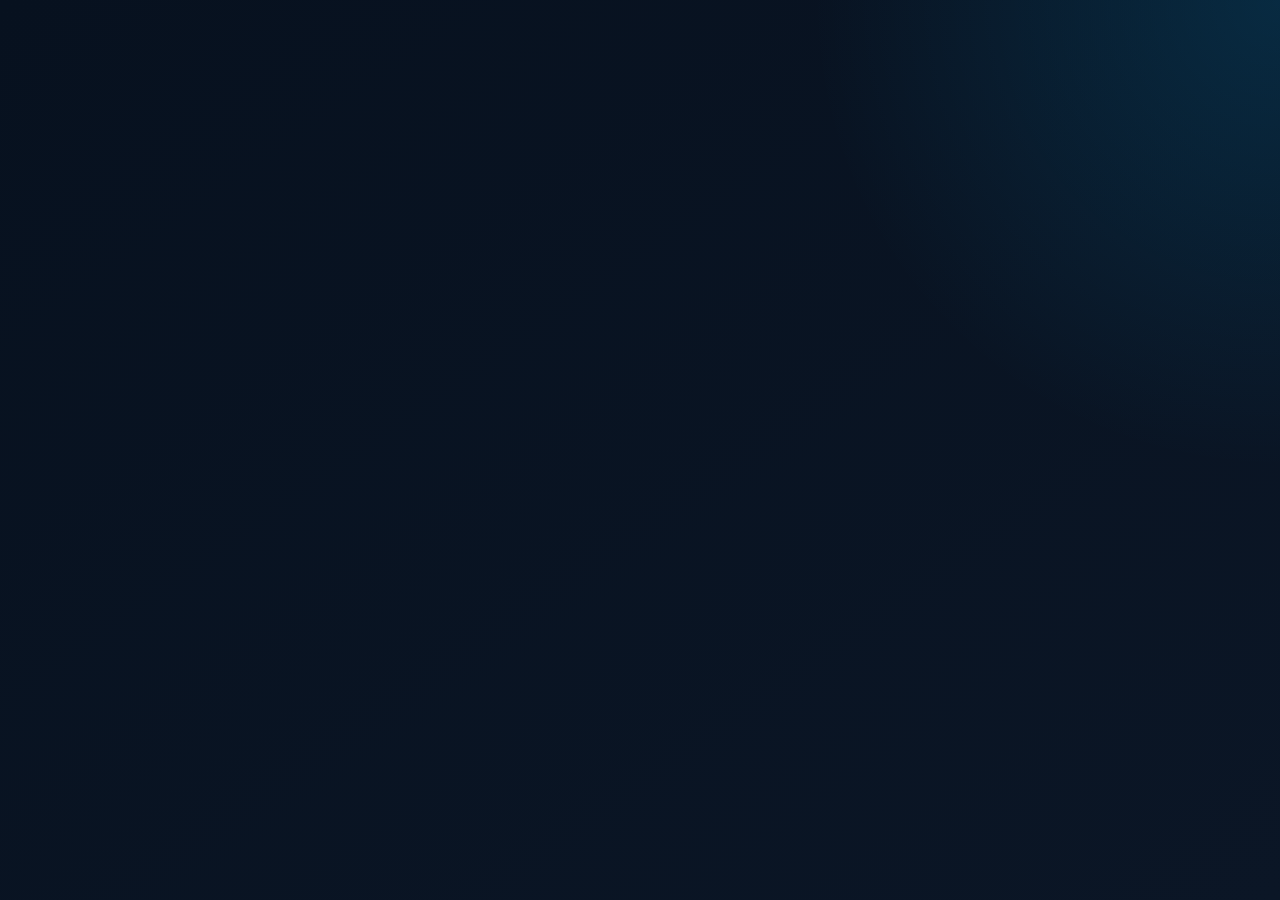
==== Cadastro.html @ fdf92c75 "Add Cadastro.html for account creation page" ====
<!DOCTYPE html>
<html lang="pt-BR">
<head>
<meta charset="UTF-8">
<meta name="viewport" content="width=device-width, initial-scale=1.0">

<title>Criar Conta | Hardware News Pro</title>

<style>

:root{
  --bg:#07111f;
  --bg2:#0b1626;
  --card:#101d30;
  --blue:#00b7ff;
  --blue2:#63d5ff;
  --text:#f5f8fc;
  --muted:#a5b3c5;
  --border:#20334c;
  --danger:#ff5c70;
  --success:#2ee59d;
}

*{
  box-sizing:border-box;
}

html{
  scroll-behavior:smooth;
}

body{
  margin:0;
  min-height:100vh;
  font-family:Arial,Helvetica,sans-serif;
  background:
    radial-gradient(circle at top right,rgba(0,183,255,.14),transparent 30%),
    linear-gradient(145deg,var(--bg),var(--bg2));
  color:var(--text);
}

a{
  color:inherit;
  text-decoration:none;
}

.container{
  width:min(1150px,92%);
  margin:auto;
}

/* HEADER */

header{
  position:sticky;
  top:0;
  z-index:100;
  background:rgba(7,17,31,.95);
  backdrop-filter:blur(15px);
  border-bottom:1px solid var(--border);
}

nav{
  height:70px;
  display:flex;
  align-items:center;
  justify-content:space-between;
  gap:20px;
}

.logo{
  font-size:20px;
  font-weight:900;
  letter-spacing:.3px;
}

.logo span{
  color:var(--blue);
}

.nav-links{
  display:flex;
  gap:22px;
}

.nav-links a{
  color:var(--muted);
  font-size:14px;
}

.nav-links a:hover{
  color:var(--blue);
}

.btn{
  display:inline-flex;
  align-items:center;
  justify-content:center;
  min-height:46px;
  padding:0 20px;
  border-radius:10px;
  border:none;
  cursor:pointer;
  font-weight:800;
  transition:.2s;
  background:linear-gradient(135deg,var(--blue2),var(--blue));
  color:#03111c;
}

.btn:hover{
  transform:translateY(-2px);
}

.btn-outline{
  background:transparent;
  color:white;
  border:1px solid var(--border);
}

/* CADASTRO */

.signup-section{
  min-height:calc(100vh - 70px);
  display:flex;
  align-items:center;
  padding:55px 0;
}

.signup-grid{
  display:grid;
  grid-template-columns:1fr 1fr;
  gap:50px;
  align-items:center;
}

.badge{
  display:inline-block;
  padding:8px 13px;
  border-radius:30px;
  border:1px solid rgba(0,183,255,.35);
  background:rgba(0,183,255,.08);
  color:var(--blue2);
  font-size:11px;
  font-weight:800;
  letter-spacing:.5px;
}

.signup-info h1{
  font-size:clamp(42px,6vw,68px);
  line-height:.98;
  margin:20px 0;
  letter-spacing:-2px;
}

.signup-info h1 span{
  color:
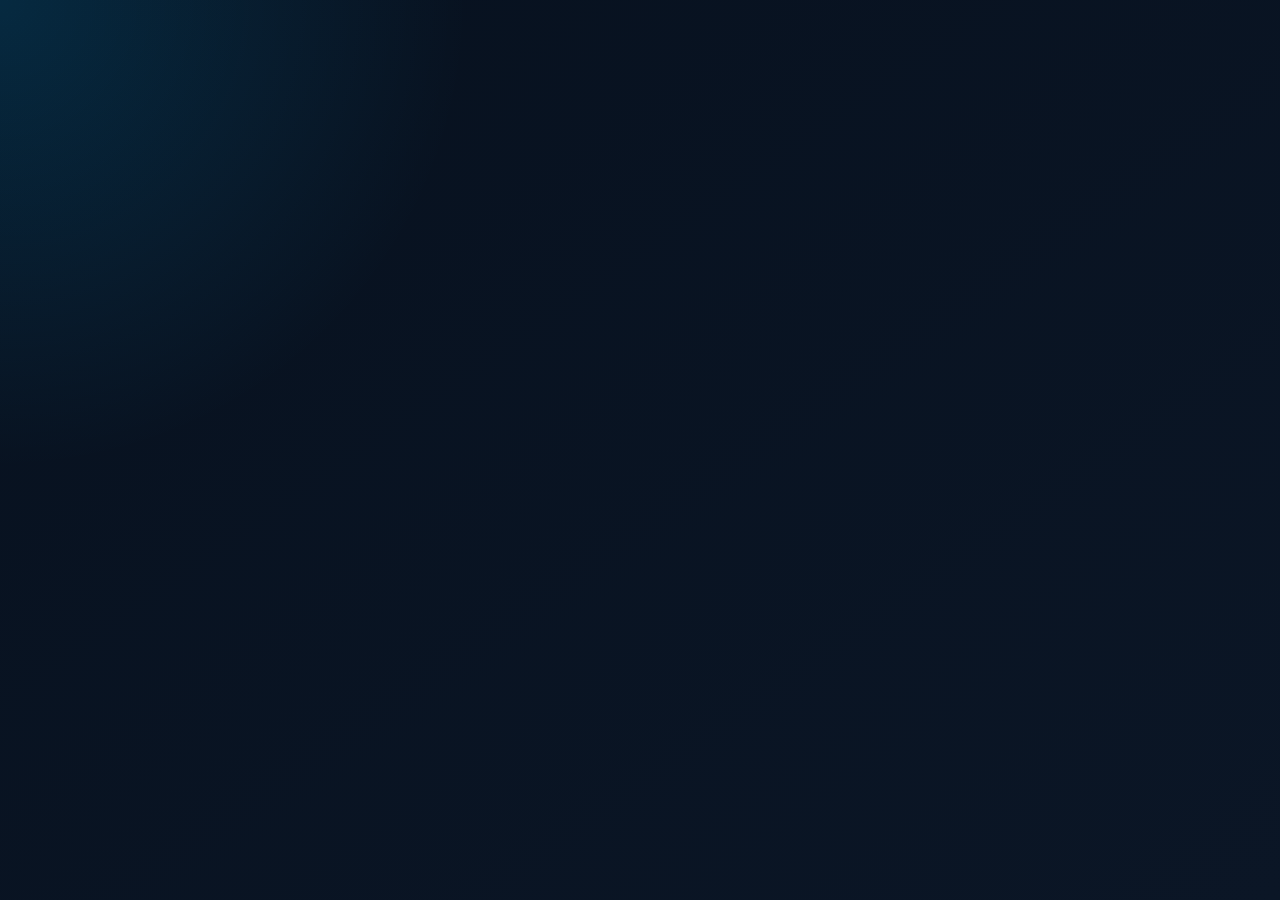
==== commit de04f3dc: "Refactor CSS styles in Cadastro.html Removed unused CSS styles and adjusted layout properties for be" ====
--- a/Cadastro.html
+++ b/Cadastro.html
@@ -17,16 +17,10 @@
   --text:#f5f8fc;
   --muted:#a5b3c5;
   --border:#20334c;
-  --danger:#ff5c70;
-  --success:#2ee59d;
 }
 
 *{
   box-sizing:border-box;
-}
-
-html{
-  scroll-behavior:smooth;
 }
 
 body{
@@ -34,123 +28,104 @@
   min-height:100vh;
   font-family:Arial,Helvetica,sans-serif;
   background:
-    radial-gradient(circle at top right,rgba(0,183,255,.14),transparent 30%),
+    radial-gradient(circle at top left,rgba(0,183,255,.15),transparent 30%),
     linear-gradient(145deg,var(--bg),var(--bg2));
   color:var(--text);
 }
 
 a{
+  text-decoration:none;
   color:inherit;
-  text-decoration:none;
 }
 
-.container{
-  width:min(1150px,92%);
-  margin:auto;
-}
-
-/* HEADER */
-
 header{
-  position:sticky;
-  top:0;
-  z-index:100;
+  border-bottom:1px solid var(--border);
   background:rgba(7,17,31,.95);
-  backdrop-filter:blur(15px);
-  border-bottom:1px solid var(--border);
 }
 
 nav{
+  width:min(1100px,92%);
   height:70px;
+  margin:auto;
   display:flex;
   align-items:center;
   justify-content:space-between;
-  gap:20px;
 }
 
 .logo{
   font-size:20px;
   font-weight:900;
-  letter-spacing:.3px;
 }
 
 .logo span{
   color:var(--blue);
 }
 
-.nav-links{
-  display:flex;
-  gap:22px;
+.back{
+  padding:10px 16px;
+  border-radius:10px;
+  border:1px solid var(--border);
+  color:white;
 }
 
-.nav-links a{
-  color:var(--muted);
-  font-size:14px;
+.back:hover{
+  border-color:var(--blue);
 }
 
-.nav-links a:hover{
-  color:var(--blue);
-}
-
-.btn{
-  display:inline-flex;
-  align-items:center;
-  justify-content:center;
-  min-height:46px;
-  padding:0 20px;
-  border-radius:10px;
-  border:none;
-  cursor:pointer;
-  font-weight:800;
-  transition:.2s;
-  background:linear-gradient(135deg,var(--blue2),var(--blue));
-  color:#03111c;
-}
-
-.btn:hover{
-  transform:translateY(-2px);
-}
-
-.btn-outline{
-  background:transparent;
-  color:white;
-  border:1px solid var(--border);
-}
-
-/* CADASTRO */
-
-.signup-section{
+.main{
   min-height:calc(100vh - 70px);
   display:flex;
   align-items:center;
-  padding:55px 0;
+  justify-content:center;
+  padding:40px 15px;
 }
 
-.signup-grid{
-  display:grid;
-  grid-template-columns:1fr 1fr;
-  gap:50px;
+.card{
+  width:100%;
+  max-width:500px;
+  padding:35px;
+  border-radius:24px;
+  background:rgba(16,29,48,.95);
+  border:1px solid var(--border);
+  box-shadow:0 20px 70px rgba(0,0,0,.3);
+}
+
+.icon{
+  width:60px;
+  height:60px;
+  display:flex;
   align-items:center;
+  justify-content:center;
+  font-size:28px;
+  border-radius:18px;
+  background:rgba(0,183,255,.12);
+  margin-bottom:20px;
 }
 
 .badge{
   display:inline-block;
-  padding:8px 13px;
-  border-radius:30px;
-  border:1px solid rgba(0,183,255,.35);
-  background:rgba(0,183,255,.08);
+  padding:7px 12px;
+  border-radius:20px;
+  background:rgba(0,183,255,.1);
+  border:1px solid rgba(0,183,255,.25);
   color:var(--blue2);
   font-size:11px;
-  font-weight:800;
-  letter-spacing:.5px;
+  font-weight:bold;
 }
 
-.signup-info h1{
-  font-size:clamp(42px,6vw,68px);
-  line-height:.98;
-  margin:20px 0;
-  letter-spacing:-2px;
+h1{
+  margin:15px 0 10px;
+  font-size:32px;
 }
 
-.signup-info h1 span{
-  color:
+.description{
+  color:var(--muted);
+  line-height:1.6;
+}
+
+form{
+  margin-top:25px;
+}
+
+.group{
+  margin-bottom:
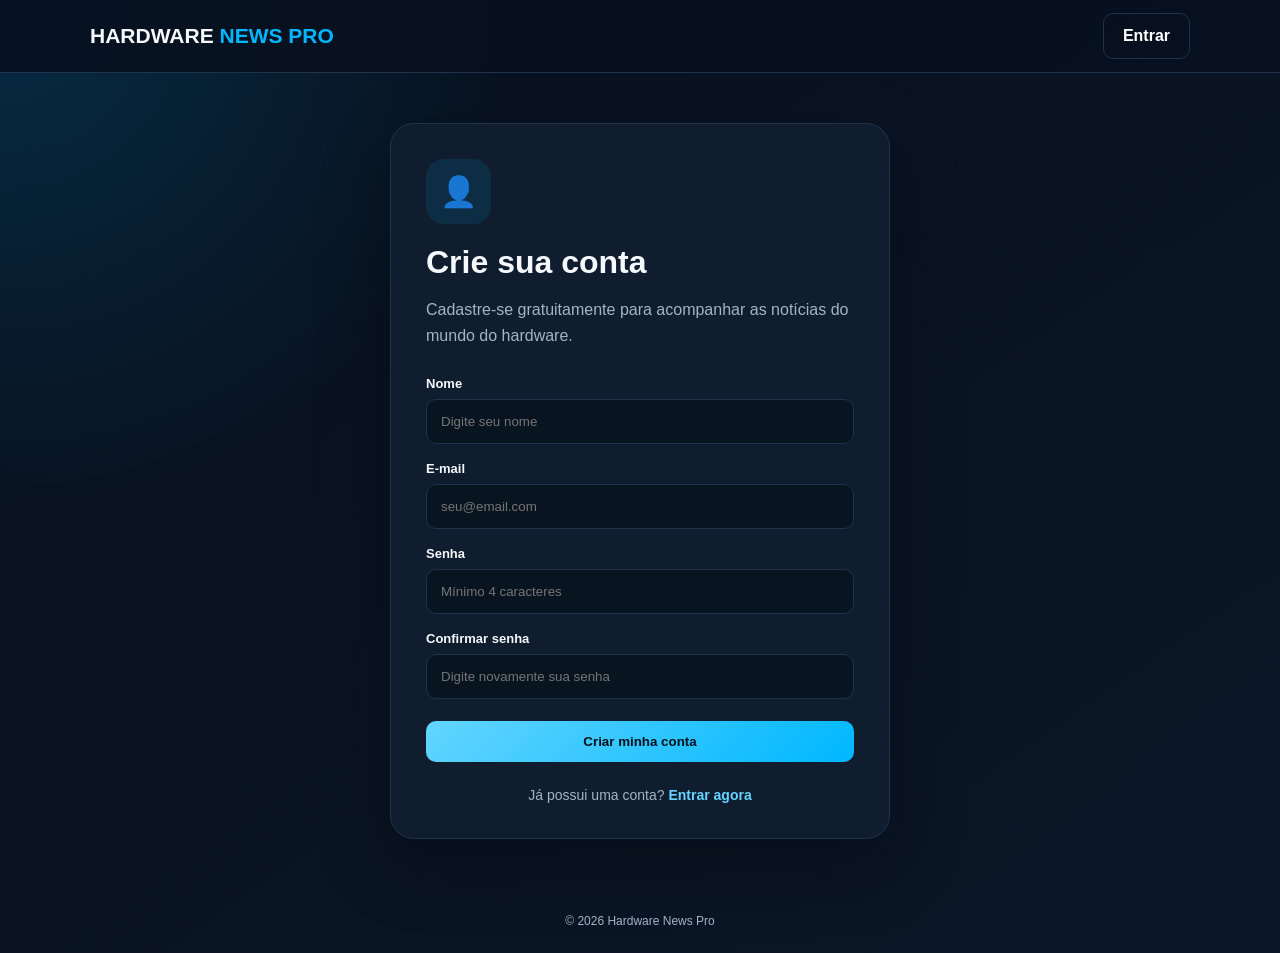
==== commit 4da32963: "Update Cadastro.html" ====
--- a/Cadastro.html
+++ b/Cadastro.html
@@ -4,10 +4,9 @@
 <meta charset="UTF-8">
 <meta name="viewport" content="width=device-width, initial-scale=1.0">
 
-<title>Criar Conta | Hardware News Pro</title>
+<title>Cadastro | Hardware News Pro</title>
 
 <style>
-
 :root{
   --bg:#07111f;
   --bg2:#0b1626;
@@ -17,35 +16,37 @@
   --text:#f5f8fc;
   --muted:#a5b3c5;
   --border:#20334c;
-}
-
-*{
-  box-sizing:border-box;
-}
+  --green:#25D366;
+  --red:#ff5d6c;
+}
+
+*{box-sizing:border-box}
 
 body{
   margin:0;
   min-height:100vh;
   font-family:Arial,Helvetica,sans-serif;
+  color:var(--text);
   background:
-    radial-gradient(circle at top left,rgba(0,183,255,.15),transparent 30%),
+    radial-gradient(circle at top left,rgba(0,183,255,.16),transparent 32%),
     linear-gradient(145deg,var(--bg),var(--bg2));
-  color:var(--text);
+  display:flex;
+  flex-direction:column;
 }
 
 a{
+  color:inherit;
   text-decoration:none;
-  color:inherit;
 }
 
 header{
   border-bottom:1px solid var(--border);
-  background:rgba(7,17,31,.95);
+  background:rgba(7,17,31,.92);
 }
 
 nav{
   width:min(1100px,92%);
-  height:70px;
+  min-height:72px;
   margin:auto;
   display:flex;
   align-items:center;
@@ -53,7 +54,7 @@
 }
 
 .logo{
-  font-size:20px;
+  font-size:21px;
   font-weight:900;
 }
 
@@ -61,71 +62,425 @@
   color:var(--blue);
 }
 
-.back{
-  padding:10px 16px;
+.btn{
+  border:none;
+  padding:13px 19px;
   border-radius:10px;
+  cursor:pointer;
+  font-weight:800;
+  background:linear-gradient(135deg,var(--blue2),var(--blue));
+  color:#03111c;
+}
+
+.btn:hover{
+  transform:translateY(-2px);
+}
+
+.btn-outline{
+  background:transparent;
+  color:white;
   border:1px solid var(--border);
-  color:white;
-}
-
-.back:hover{
-  border-color:var(--blue);
-}
-
-.main{
-  min-height:calc(100vh - 70px);
+}
+
+main{
+  flex:1;
   display:flex;
+  justify-content:center;
   align-items:center;
-  justify-content:center;
-  padding:40px 15px;
+  padding:50px 20px;
 }
 
 .card{
   width:100%;
   max-width:500px;
   padding:35px;
+  border:1px solid var(--border);
   border-radius:24px;
-  background:rgba(16,29,48,.95);
-  border:1px solid var(--border);
-  box-shadow:0 20px 70px rgba(0,0,0,.3);
+  background:rgba(16,29,48,.97);
+  box-shadow:0 25px 70px rgba(0,0,0,.3);
 }
 
 .icon{
-  width:60px;
-  height:60px;
+  width:65px;
+  height:65px;
   display:flex;
   align-items:center;
   justify-content:center;
-  font-size:28px;
+  font-size:30px;
   border-radius:18px;
-  background:rgba(0,183,255,.12);
-  margin-bottom:20px;
-}
-
-.badge{
-  display:inline-block;
-  padding:7px 12px;
-  border-radius:20px;
   background:rgba(0,183,255,.1);
-  border:1px solid rgba(0,183,255,.25);
-  color:var(--blue2);
-  font-size:11px;
-  font-weight:bold;
 }
 
 h1{
-  margin:15px 0 10px;
+  margin:20px 0 10px;
   font-size:32px;
 }
 
 .description{
+  margin-bottom:28px;
   color:var(--muted);
   line-height:1.6;
 }
 
-form{
+.group{
+  margin-bottom:17px;
+}
+
+label{
+  display:block;
+  margin-bottom:8px;
+  font-size:13px;
+  font-weight:bold;
+}
+
+input{
+  width:100%;
+  padding:14px;
+  border-radius:10px;
+  border:1px solid var(--border);
+  background:#091421;
+  color:white;
+  outline:none;
+}
+
+input:focus{
+  border-color:var(--blue);
+}
+
+.message{
+  display:none;
+  margin-bottom:18px;
+  padding:13px;
+  border-radius:10px;
+  font-size:13px;
+}
+
+.message.show{
+  display:block;
+}
+
+.message.error{
+  color:#ffabb4;
+  background:rgba(255,93,108,.1);
+  border:1px solid rgba(255,93,108,.3);
+}
+
+.message.success{
+  color:#8dffc0;
+  background:rgba(37,211,102,.1);
+  border:1px solid rgba(37,211,102,.3);
+}
+
+.submit{
+  width:100%;
+  margin-top:5px;
+}
+
+.bottom{
   margin-top:25px;
-}
-
-.group{
-  margin-bottom:
+  text-align:center;
+  color:var(--muted);
+  font-size:14px;
+}
+
+.bottom a{
+  color:var(--blue2);
+  font-weight:bold;
+}
+
+footer{
+  padding:25px;
+  text-align:center;
+  color:var(--muted);
+  font-size:12px;
+}
+
+@media(max-width:600px){
+
+  nav{
+    min-height:65px;
+  }
+
+  .card{
+    padding:25px 20px;
+  }
+
+  h1{
+    font-size:28px;
+  }
+}
+</style>
+</head>
+
+<body>
+
+<header>
+  <nav>
+    <a href="index.html" class="logo">
+      HARDWARE <span>NEWS PRO</span>
+    </a>
+
+    <a href="login.html" class="btn btn-outline">
+      Entrar
+    </a>
+  </nav>
+</header>
+
+<main>
+
+<section class="card">
+
+  <div class="icon">👤</div>
+
+  <h1>Crie sua conta</h1>
+
+  <p class="description">
+    Cadastre-se gratuitamente para acompanhar as notícias do mundo do hardware.
+  </p>
+
+  <div id="message" class="message"></div>
+
+  <form id="cadastroForm">
+
+    <div class="group">
+      <label for="nome">Nome</label>
+
+      <input
+        type="text"
+        id="nome"
+        placeholder="Digite seu nome"
+        required
+        minlength="2"
+      >
+    </div>
+
+    <div class="group">
+      <label for="email">E-mail</label>
+
+      <input
+        type="email"
+        id="email"
+        placeholder="seu@email.com"
+        required
+      >
+    </div>
+
+    <div class="group">
+      <label for="senha">Senha</label>
+
+      <input
+        type="password"
+        id="senha"
+        placeholder="Mínimo 4 caracteres"
+        required
+        minlength="4"
+      >
+    </div>
+
+    <div class="group">
+      <label for="confirmarSenha">Confirmar senha</label>
+
+      <input
+        type="password"
+        id="confirmarSenha"
+        placeholder="Digite novamente sua senha"
+        required
+        minlength="4"
+      >
+    </div>
+
+    <button type="submit" class="btn submit">
+      Criar minha conta
+    </button>
+
+  </form>
+
+  <div class="bottom">
+    Já possui uma conta?
+    <a href="login.html">Entrar agora</a>
+  </div>
+
+</section>
+
+</main>
+
+<footer>
+  © 2026 Hardware News Pro
+</footer>
+
+<script>
+
+const STORAGE_USERS = "hardwareNewsUsuarios";
+const STORAGE_LOGGED = "hardwareNewsUsuarioLogado";
+
+function obterUsuarios(){
+
+  try{
+
+    const dados = localStorage.getItem(STORAGE_USERS);
+
+    if(!dados){
+      return [];
+    }
+
+    const usuarios = JSON.parse(dados);
+
+    return Array.isArray(usuarios) ? usuarios : [];
+
+  }catch(error){
+
+    console.error("Erro ao carregar usuários:", error);
+
+    return [];
+  }
+}
+
+function salvarUsuarios(usuarios){
+
+  localStorage.setItem(
+    STORAGE_USERS,
+    JSON.stringify(usuarios)
+  );
+}
+
+function mostrarMensagem(texto, tipo){
+
+  const mensagem = document.getElementById("message");
+
+  mensagem.textContent = texto;
+
+  mensagem.className =
+    "message show " + tipo;
+}
+
+document
+  .getElementById("cadastroForm")
+  .addEventListener("submit", function(event){
+
+    event.preventDefault();
+
+    const nome =
+      document.getElementById("nome")
+      .value
+      .trim();
+
+    const email =
+      document.getElementById("email")
+      .value
+      .trim()
+      .toLowerCase();
+
+    const senha =
+      document.getElementById("senha")
+      .value;
+
+    const confirmarSenha =
+      document.getElementById("confirmarSenha")
+      .value;
+
+    if(nome.length < 2){
+
+      mostrarMensagem(
+        "Digite um nome válido.",
+        "error"
+      );
+
+      return;
+    }
+
+    if(senha.length < 4){
+
+      mostrarMensagem(
+        "A senha deve possuir pelo menos 4 caracteres.",
+        "error"
+      );
+
+      return;
+    }
+
+    if(senha !== confirmarSenha){
+
+      mostrarMensagem(
+        "As senhas não são iguais.",
+        "error"
+      );
+
+      return;
+    }
+
+    const usuarios = obterUsuarios();
+
+    const emailExiste =
+      usuarios.some(function(usuario){
+
+        return usuario.email === email;
+
+      });
+
+    if(emailExiste){
+
+      mostrarMensagem(
+        "Este e-mail já está cadastrado. Faça login.",
+        "error"
+      );
+
+      return;
+    }
+
+    const novoUsuario = {
+
+      id: "user-" + Date.now(),
+
+      nome: nome,
+
+      email: email,
+
+      senha: senha,
+
+      premium: false,
+
+      createdAt:
+        new Date().toLocaleDateString("pt-BR")
+
+    };
+
+    usuarios.push(novoUsuario);
+
+    salvarUsuarios(usuarios);
+
+    /* Criar sessão automaticamente */
+
+    const usuarioLogado = {
+
+      id: novoUsuario.id,
+
+      nome: novoUsuario.nome,
+
+      email: novoUsuario.email,
+
+      premium: novoUsuario.premium
+
+    };
+
+    localStorage.setItem(
+      STORAGE_LOGGED,
+      JSON.stringify(usuarioLogado)
+    );
+
+    mostrarMensagem(
+      "Conta criada com sucesso! Redirecionando...",
+      "success"
+    );
+
+    setTimeout(function(){
+
+      window.location.href = "index.html";
+
+    }, 1200);
+
+  });
+
+</script>
+
+</body>
+</html>
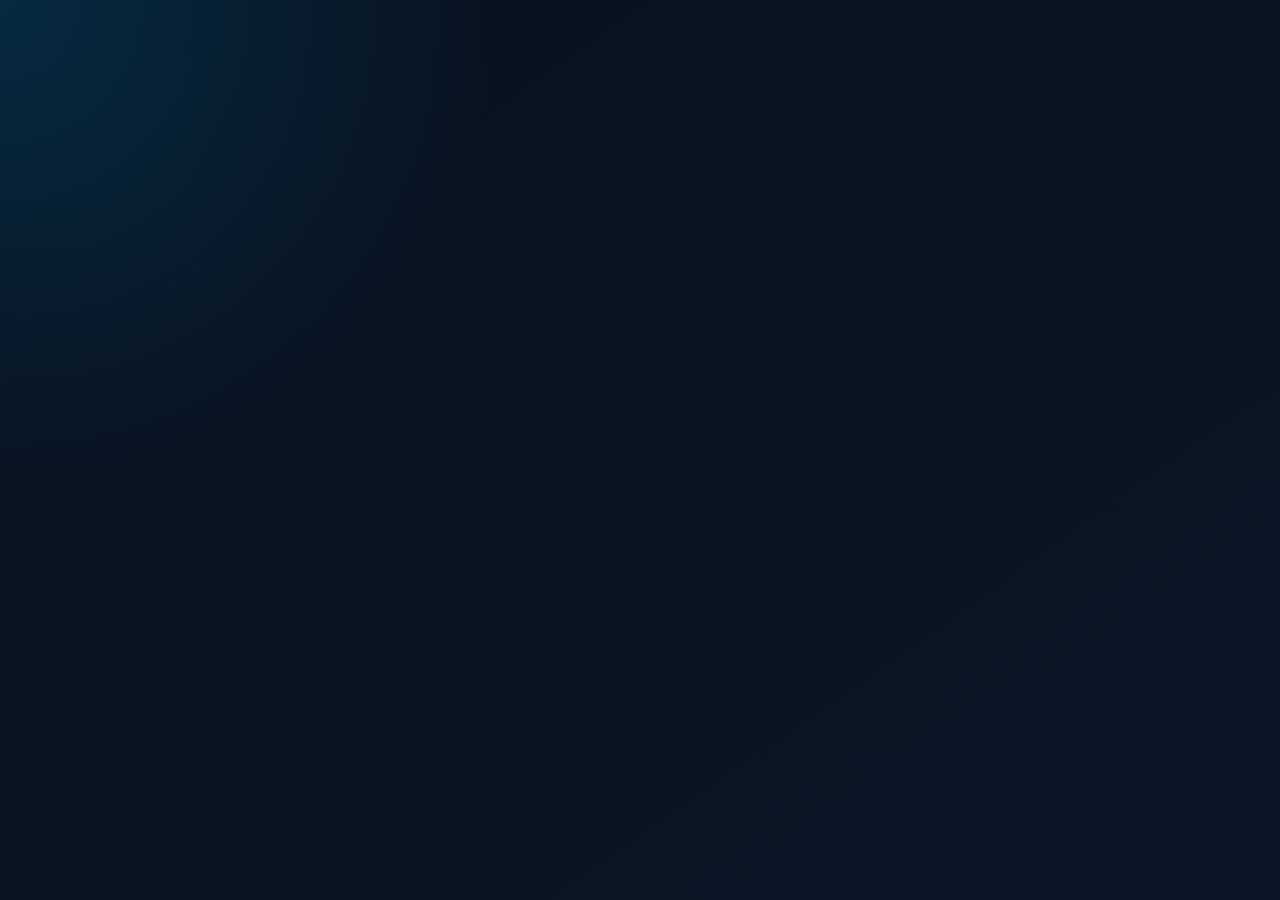
==== commit 2a6d230d: "Refactor Cadastro.html for improved layout and styles Updated the title and modified styles for the " ====
--- a/Cadastro.html
+++ b/Cadastro.html
@@ -4,7 +4,7 @@
 <meta charset="UTF-8">
 <meta name="viewport" content="width=device-width, initial-scale=1.0">
 
-<title>Cadastro | Hardware News Pro</title>
+<title>Criar Conta | Hardware News Pro</title>
 
 <style>
 :root{
@@ -17,7 +17,7 @@
   --muted:#a5b3c5;
   --border:#20334c;
   --green:#25D366;
-  --red:#ff5d6c;
+  --red:#ff6370;
 }
 
 *{box-sizing:border-box}
@@ -28,10 +28,8 @@
   font-family:Arial,Helvetica,sans-serif;
   color:var(--text);
   background:
-    radial-gradient(circle at top left,rgba(0,183,255,.16),transparent 32%),
+    radial-gradient(circle at top left,rgba(0,183,255,.15),transparent 32%),
     linear-gradient(145deg,var(--bg),var(--bg2));
-  display:flex;
-  flex-direction:column;
 }
 
 a{
@@ -40,8 +38,8 @@
 }
 
 header{
+  background:rgba(7,17,31,.95);
   border-bottom:1px solid var(--border);
-  background:rgba(7,17,31,.92);
 }
 
 nav{
@@ -63,424 +61,9 @@
 }
 
 .btn{
-  border:none;
-  padding:13px 19px;
-  border-radius:10px;
-  cursor:pointer;
-  font-weight:800;
-  background:linear-gradient(135deg,var(--blue2),var(--blue));
-  color:#03111c;
-}
-
-.btn:hover{
-  transform:translateY(-2px);
-}
-
-.btn-outline{
-  background:transparent;
-  color:white;
-  border:1px solid var(--border);
-}
-
-main{
-  flex:1;
-  display:flex;
-  justify-content:center;
-  align-items:center;
-  padding:50px 20px;
-}
-
-.card{
-  width:100%;
-  max-width:500px;
-  padding:35px;
-  border:1px solid var(--border);
-  border-radius:24px;
-  background:rgba(16,29,48,.97);
-  box-shadow:0 25px 70px rgba(0,0,0,.3);
-}
-
-.icon{
-  width:65px;
-  height:65px;
-  display:flex;
+  display:inline-flex;
   align-items:center;
   justify-content:center;
-  font-size:30px;
-  border-radius:18px;
-  background:rgba(0,183,255,.1);
-}
-
-h1{
-  margin:20px 0 10px;
-  font-size:32px;
-}
-
-.description{
-  margin-bottom:28px;
-  color:var(--muted);
-  line-height:1.6;
-}
-
-.group{
-  margin-bottom:17px;
-}
-
-label{
-  display:block;
-  margin-bottom:8px;
-  font-size:13px;
-  font-weight:bold;
-}
-
-input{
-  width:100%;
-  padding:14px;
-  border-radius:10px;
-  border:1px solid var(--border);
-  background:#091421;
-  color:white;
-  outline:none;
-}
-
-input:focus{
-  border-color:var(--blue);
-}
-
-.message{
-  display:none;
-  margin-bottom:18px;
-  padding:13px;
-  border-radius:10px;
-  font-size:13px;
-}
-
-.message.show{
-  display:block;
-}
-
-.message.error{
-  color:#ffabb4;
-  background:rgba(255,93,108,.1);
-  border:1px solid rgba(255,93,108,.3);
-}
-
-.message.success{
-  color:#8dffc0;
-  background:rgba(37,211,102,.1);
-  border:1px solid rgba(37,211,102,.3);
-}
-
-.submit{
-  width:100%;
-  margin-top:5px;
-}
-
-.bottom{
-  margin-top:25px;
-  text-align:center;
-  color:var(--muted);
-  font-size:14px;
-}
-
-.bottom a{
-  color:var(--blue2);
-  font-weight:bold;
-}
-
-footer{
-  padding:25px;
-  text-align:center;
-  color:var(--muted);
-  font-size:12px;
-}
-
-@media(max-width:600px){
-
-  nav{
-    min-height:65px;
-  }
-
-  .card{
-    padding:25px 20px;
-  }
-
-  h1{
-    font-size:28px;
-  }
-}
-</style>
-</head>
-
-<body>
-
-<header>
-  <nav>
-    <a href="index.html" class="logo">
-      HARDWARE <span>NEWS PRO</span>
-    </a>
-
-    <a href="login.html" class="btn btn-outline">
-      Entrar
-    </a>
-  </nav>
-</header>
-
-<main>
-
-<section class="card">
-
-  <div class="icon">👤</div>
-
-  <h1>Crie sua conta</h1>
-
-  <p class="description">
-    Cadastre-se gratuitamente para acompanhar as notícias do mundo do hardware.
-  </p>
-
-  <div id="message" class="message"></div>
-
-  <form id="cadastroForm">
-
-    <div class="group">
-      <label for="nome">Nome</label>
-
-      <input
-        type="text"
-        id="nome"
-        placeholder="Digite seu nome"
-        required
-        minlength="2"
-      >
-    </div>
-
-    <div class="group">
-      <label for="email">E-mail</label>
-
-      <input
-        type="email"
-        id="email"
-        placeholder="seu@email.com"
-        required
-      >
-    </div>
-
-    <div class="group">
-      <label for="senha">Senha</label>
-
-      <input
-        type="password"
-        id="senha"
-        placeholder="Mínimo 4 caracteres"
-        required
-        minlength="4"
-      >
-    </div>
-
-    <div class="group">
-      <label for="confirmarSenha">Confirmar senha</label>
-
-      <input
-        type="password"
-        id="confirmarSenha"
-        placeholder="Digite novamente sua senha"
-        required
-        minlength="4"
-      >
-    </div>
-
-    <button type="submit" class="btn submit">
-      Criar minha conta
-    </button>
-
-  </form>
-
-  <div class="bottom">
-    Já possui uma conta?
-    <a href="login.html">Entrar agora</a>
-  </div>
-
-</section>
-
-</main>
-
-<footer>
-  © 2026 Hardware News Pro
-</footer>
-
-<script>
-
-const STORAGE_USERS = "hardwareNewsUsuarios";
-const STORAGE_LOGGED = "hardwareNewsUsuarioLogado";
-
-function obterUsuarios(){
-
-  try{
-
-    const dados = localStorage.getItem(STORAGE_USERS);
-
-    if(!dados){
-      return [];
-    }
-
-    const usuarios = JSON.parse(dados);
-
-    return Array.isArray(usuarios) ? usuarios : [];
-
-  }catch(error){
-
-    console.error("Erro ao carregar usuários:", error);
-
-    return [];
-  }
-}
-
-function salvarUsuarios(usuarios){
-
-  localStorage.setItem(
-    STORAGE_USERS,
-    JSON.stringify(usuarios)
-  );
-}
-
-function mostrarMensagem(texto, tipo){
-
-  const mensagem = document.getElementById("message");
-
-  mensagem.textContent = texto;
-
-  mensagem.className =
-    "message show " + tipo;
-}
-
-document
-  .getElementById("cadastroForm")
-  .addEventListener("submit", function(event){
-
-    event.preventDefault();
-
-    const nome =
-      document.getElementById("nome")
-      .value
-      .trim();
-
-    const email =
-      document.getElementById("email")
-      .value
-      .trim()
-      .toLowerCase();
-
-    const senha =
-      document.getElementById("senha")
-      .value;
-
-    const confirmarSenha =
-      document.getElementById("confirmarSenha")
-      .value;
-
-    if(nome.length < 2){
-
-      mostrarMensagem(
-        "Digite um nome válido.",
-        "error"
-      );
-
-      return;
-    }
-
-    if(senha.length < 4){
-
-      mostrarMensagem(
-        "A senha deve possuir pelo menos 4 caracteres.",
-        "error"
-      );
-
-      return;
-    }
-
-    if(senha !== confirmarSenha){
-
-      mostrarMensagem(
-        "As senhas não são iguais.",
-        "error"
-      );
-
-      return;
-    }
-
-    const usuarios = obterUsuarios();
-
-    const emailExiste =
-      usuarios.some(function(usuario){
-
-        return usuario.email === email;
-
-      });
-
-    if(emailExiste){
-
-      mostrarMensagem(
-        "Este e-mail já está cadastrado. Faça login.",
-        "error"
-      );
-
-      return;
-    }
-
-    const novoUsuario = {
-
-      id: "user-" + Date.now(),
-
-      nome: nome,
-
-      email: email,
-
-      senha: senha,
-
-      premium: false,
-
-      createdAt:
-        new Date().toLocaleDateString("pt-BR")
-
-    };
-
-    usuarios.push(novoUsuario);
-
-    salvarUsuarios(usuarios);
-
-    /* Criar sessão automaticamente */
-
-    const usuarioLogado = {
-
-      id: novoUsuario.id,
-
-      nome: novoUsuario.nome,
-
-      email: novoUsuario.email,
-
-      premium: novoUsuario.premium
-
-    };
-
-    localStorage.setItem(
-      STORAGE_LOGGED,
-      JSON.stringify(usuarioLogado)
-    );
-
-    mostrarMensagem(
-      "Conta criada com sucesso! Redirecionando...",
-      "success"
-    );
-
-    setTimeout(function(){
-
-      window.location.href = "index.html";
-
-    }, 1200);
-
-  });
-
-</script>
-
-</body>
-</html>
+  border:none;
+  cursor:pointer;
+  padding:14
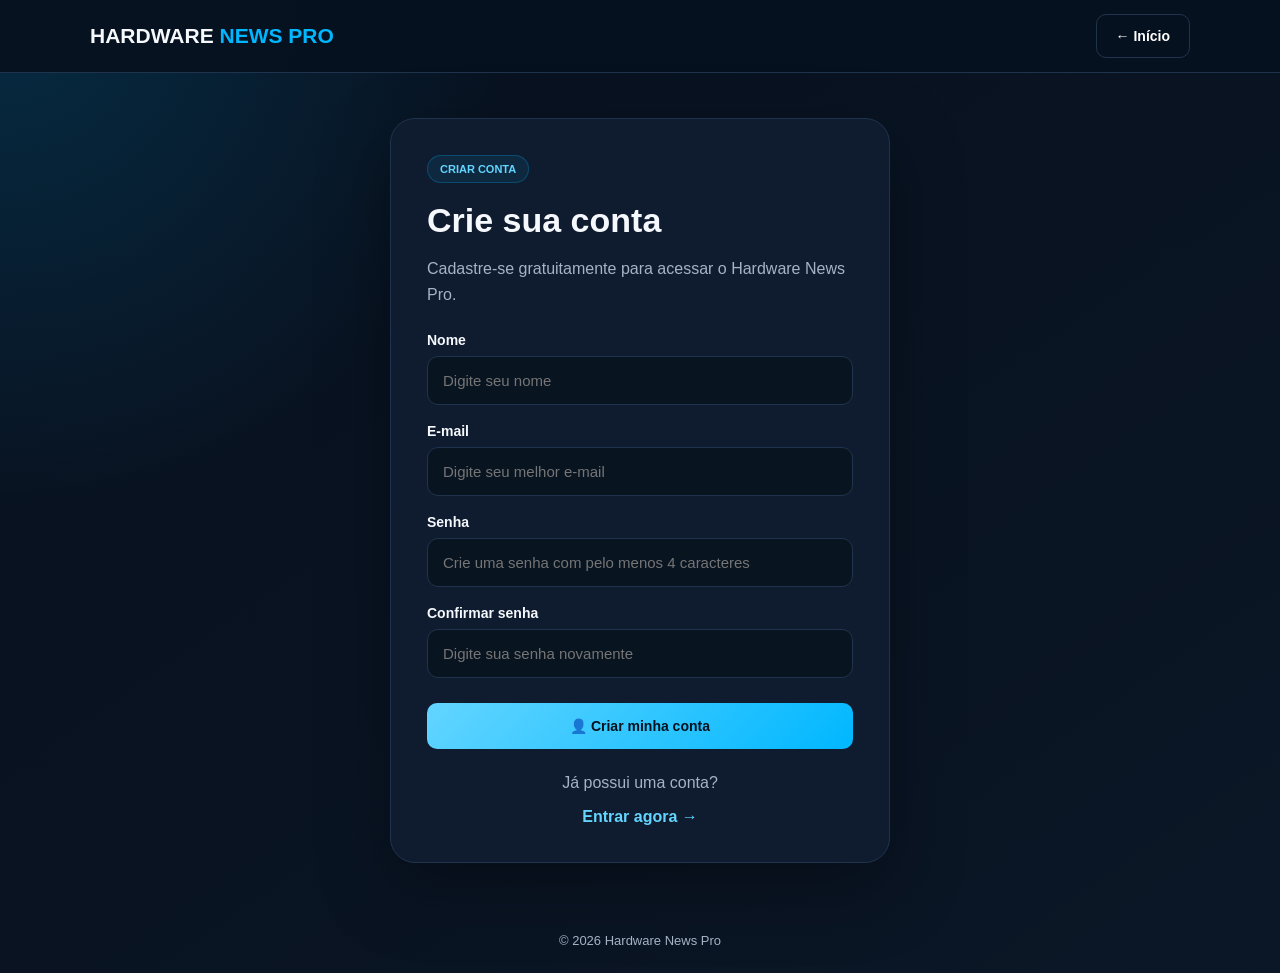
==== commit ac383d63: "Update styles and form elements in Cadastro.html" ====
--- a/Cadastro.html
+++ b/Cadastro.html
@@ -17,29 +17,31 @@
   --muted:#a5b3c5;
   --border:#20334c;
   --green:#25D366;
-  --red:#ff6370;
-}
-
-*{box-sizing:border-box}
+  --red:#ff6675;
+}
+
+*{
+  box-sizing:border-box;
+}
 
 body{
   margin:0;
   min-height:100vh;
   font-family:Arial,Helvetica,sans-serif;
+  background:
+    radial-gradient(circle at top left,rgba(0,183,255,.16),transparent 32%),
+    linear-gradient(145deg,var(--bg),var(--bg2));
   color:var(--text);
-  background:
-    radial-gradient(circle at top left,rgba(0,183,255,.15),transparent 32%),
-    linear-gradient(145deg,var(--bg),var(--bg2));
 }
 
 a{
+  text-decoration:none;
   color:inherit;
-  text-decoration:none;
 }
 
 header{
+  border-bottom:1px solid var(--border);
   background:rgba(7,17,31,.95);
-  border-bottom:1px solid var(--border);
 }
 
 nav{
@@ -61,9 +63,534 @@
 }
 
 .btn{
-  display:inline-flex;
-  align-items:center;
-  justify-content:center;
   border:none;
   cursor:pointer;
-  padding:14
+  padding:13px 19px;
+  border-radius:10px;
+  font-size:14px;
+  font-weight:800;
+  transition:.2s;
+  background:linear-gradient(135deg,var(--blue2),var(--blue));
+  color:#04121d;
+}
+
+.btn:hover{
+  transform:translateY(-2px);
+}
+
+.btn-outline{
+  background:transparent;
+  border:1px solid var(--border);
+  color:white;
+}
+
+main{
+  min-height:calc(100vh - 72px);
+  display:flex;
+  justify-content:center;
+  align-items:center;
+  padding:45px 20px;
+}
+
+.card{
+  width:min(500px,100%);
+  padding:36px;
+  border-radius:25px;
+  background:rgba(16,29,48,.96);
+  border:1px solid var(--border);
+  box-shadow:0 25px 70px rgba(0,0,0,.35);
+}
+
+.badge{
+  display:inline-block;
+  padding:7px 12px;
+  border-radius:20px;
+  font-size:11px;
+  font-weight:900;
+  color:var(--blue2);
+  background:rgba(0,183,255,.08);
+  border:1px solid rgba(0,183,255,.25);
+}
+
+h1{
+  margin:18px 0 10px;
+  font-size:34px;
+}
+
+.description{
+  color:var(--muted);
+  line-height:1.6;
+}
+
+form{
+  margin-top:25px;
+}
+
+label{
+  display:block;
+  margin:18px 0 8px;
+  font-size:14px;
+  font-weight:bold;
+}
+
+input{
+  width:100%;
+  padding:15px;
+  border-radius:11px;
+  border:1px solid var(--border);
+  background:#091421;
+  color:white;
+  outline:none;
+  font-size:15px;
+}
+
+input:focus{
+  border-color:var(--blue);
+}
+
+.submit{
+  width:100%;
+  margin-top:25px;
+  padding:15px;
+}
+
+.message{
+  display:none;
+  margin-top:18px;
+  padding:13px;
+  border-radius:10px;
+  line-height:1.5;
+  font-size:14px;
+}
+
+.message.error{
+  display:block;
+  color:#ffabb4;
+  background:rgba(255,102,117,.10);
+  border:1px solid rgba(255,102,117,.35);
+}
+
+.message.success{
+  display:block;
+  color:var(--blue2);
+  background:rgba(0,183,255,.10);
+  border:1px solid rgba(0,183,255,.35);
+}
+
+.bottom{
+  margin-top:25px;
+  text-align:center;
+}
+
+.bottom p{
+  color:var(--muted);
+}
+
+.bottom a{
+  color:var(--blue2);
+  font-weight:bold;
+}
+
+footer{
+  text-align:center;
+  padding:25px;
+  color:var(--muted);
+  font-size:13px;
+}
+
+@media(max-width:500px){
+
+  .card{
+    padding:25px;
+  }
+
+  h1{
+    font-size:28px;
+  }
+
+}
+</style>
+</head>
+
+<body>
+
+<header>
+
+<nav>
+
+<a href="index.html" class="logo">
+HARDWARE <span>NEWS PRO</span>
+</a>
+
+<a href="index.html" class="btn btn-outline">
+← Início
+</a>
+
+</nav>
+
+</header>
+
+
+<main>
+
+<div class="card">
+
+<span class="badge">
+CRIAR CONTA
+</span>
+
+<h1>
+Crie sua conta
+</h1>
+
+<p class="description">
+Cadastre-se gratuitamente para acessar o Hardware News Pro.
+</p>
+
+
+<form id="cadastroForm">
+
+<label for="nome">
+Nome
+</label>
+
+<input
+type="text"
+id="nome"
+placeholder="Digite seu nome"
+autocomplete="name"
+required
+>
+
+
+<label for="email">
+E-mail
+</label>
+
+<input
+type="email"
+id="email"
+placeholder="Digite seu melhor e-mail"
+autocomplete="email"
+required
+>
+
+
+<label for="senha">
+Senha
+</label>
+
+<input
+type="password"
+id="senha"
+placeholder="Crie uma senha com pelo menos 4 caracteres"
+autocomplete="new-password"
+minlength="4"
+required
+>
+
+
+<label for="confirmarSenha">
+Confirmar senha
+</label>
+
+<input
+type="password"
+id="confirmarSenha"
+placeholder="Digite sua senha novamente"
+autocomplete="new-password"
+minlength="4"
+required
+>
+
+
+<div id="message" class="message"></div>
+
+
+<button
+type="submit"
+class="btn submit"
+id="submitButton">
+
+👤 Criar minha conta
+
+</button>
+
+</form>
+
+
+<div class="bottom">
+
+<p>
+Já possui uma conta?
+</p>
+
+<a href="login.html">
+Entrar agora →
+</a>
+
+</div>
+
+</div>
+
+</main>
+
+
+<footer>
+© 2026 Hardware News Pro
+</footer>
+
+
+<script>
+
+const STORAGE_USERS = "hardwareNewsUsuarios";
+const STORAGE_LOGGED = "hardwareNewsUsuarioLogado";
+
+
+function mostrarMensagem(texto,tipo){
+
+  const box =
+    document.getElementById("message");
+
+  box.textContent = texto;
+  box.className = "message " + tipo;
+
+}
+
+
+function obterUsuarios(){
+
+  try{
+
+    const dados =
+      localStorage.getItem(STORAGE_USERS);
+
+    if(!dados){
+      return [];
+    }
+
+    const usuarios =
+      JSON.parse(dados);
+
+    return Array.isArray(usuarios)
+      ? usuarios
+      : [];
+
+  }catch(error){
+
+    return [];
+
+  }
+
+}
+
+
+function salvarUsuarios(usuarios){
+
+  localStorage.setItem(
+    STORAGE_USERS,
+    JSON.stringify(usuarios)
+  );
+
+}
+
+
+document
+.getElementById("cadastroForm")
+.addEventListener("submit",function(event){
+
+  event.preventDefault();
+
+
+  const nome =
+    document
+    .getElementById("nome")
+    .value
+    .trim();
+
+
+  const email =
+    document
+    .getElementById("email")
+    .value
+    .trim()
+    .toLowerCase();
+
+
+  const senha =
+    document
+    .getElementById("senha")
+    .value;
+
+
+  const confirmarSenha =
+    document
+    .getElementById("confirmarSenha")
+    .value;
+
+
+  if(nome.length < 2){
+
+    mostrarMensagem(
+      "Digite um nome válido.",
+      "error"
+    );
+
+    return;
+
+  }
+
+
+  if(!email){
+
+    mostrarMensagem(
+      "Digite um e-mail válido.",
+      "error"
+    );
+
+    return;
+
+  }
+
+
+  if(senha.length < 4){
+
+    mostrarMensagem(
+      "A senha precisa ter pelo menos 4 caracteres.",
+      "error"
+    );
+
+    return;
+
+  }
+
+
+  if(senha !== confirmarSenha){
+
+    mostrarMensagem(
+      "As senhas não são iguais.",
+      "error"
+    );
+
+    return;
+
+  }
+
+
+  const usuarios =
+    obterUsuarios();
+
+
+  const jaExiste =
+    usuarios.some(function(usuario){
+
+      return String(usuario.email || "")
+        .trim()
+        .toLowerCase() === email;
+
+    });
+
+
+  if(jaExiste){
+
+    mostrarMensagem(
+      "Já existe uma conta cadastrada com este e-mail.",
+      "error"
+    );
+
+    return;
+
+  }
+
+
+  const novoUsuario = {
+
+    id:
+      "user_" +
+      Date.now(),
+
+    nome:
+      nome,
+
+    email:
+      email,
+
+    senha:
+      senha,
+
+    premium:
+      false,
+
+    plano:
+      "Gratuito",
+
+    criadoEm:
+      new Date().toISOString()
+
+  };
+
+
+  usuarios.push(
+    novoUsuario
+  );
+
+
+  salvarUsuarios(
+    usuarios
+  );
+
+
+  /*
+  Faz login automaticamente
+  */
+
+  const usuarioLogado = {
+
+    id:
+      novoUsuario.id,
+
+    nome:
+      novoUsuario.nome,
+
+    email:
+      novoUsuario.email,
+
+    premium:
+      novoUsuario.premium,
+
+    plano:
+      novoUsuario.plano
+
+  };
+
+
+  localStorage.setItem(
+    STORAGE_LOGGED,
+    JSON.stringify(usuarioLogado)
+  );
+
+
+  mostrarMensagem(
+    "Conta criada com sucesso! Redirecionando...",
+    "success"
+  );
+
+
+  document
+  .getElementById("submitButton")
+  .disabled = true;
+
+
+  setTimeout(function(){
+
+    window.location.href =
+      "index.html";
+
+  },900);
+
+});
+
+</script>
+
+</body>
+</html>
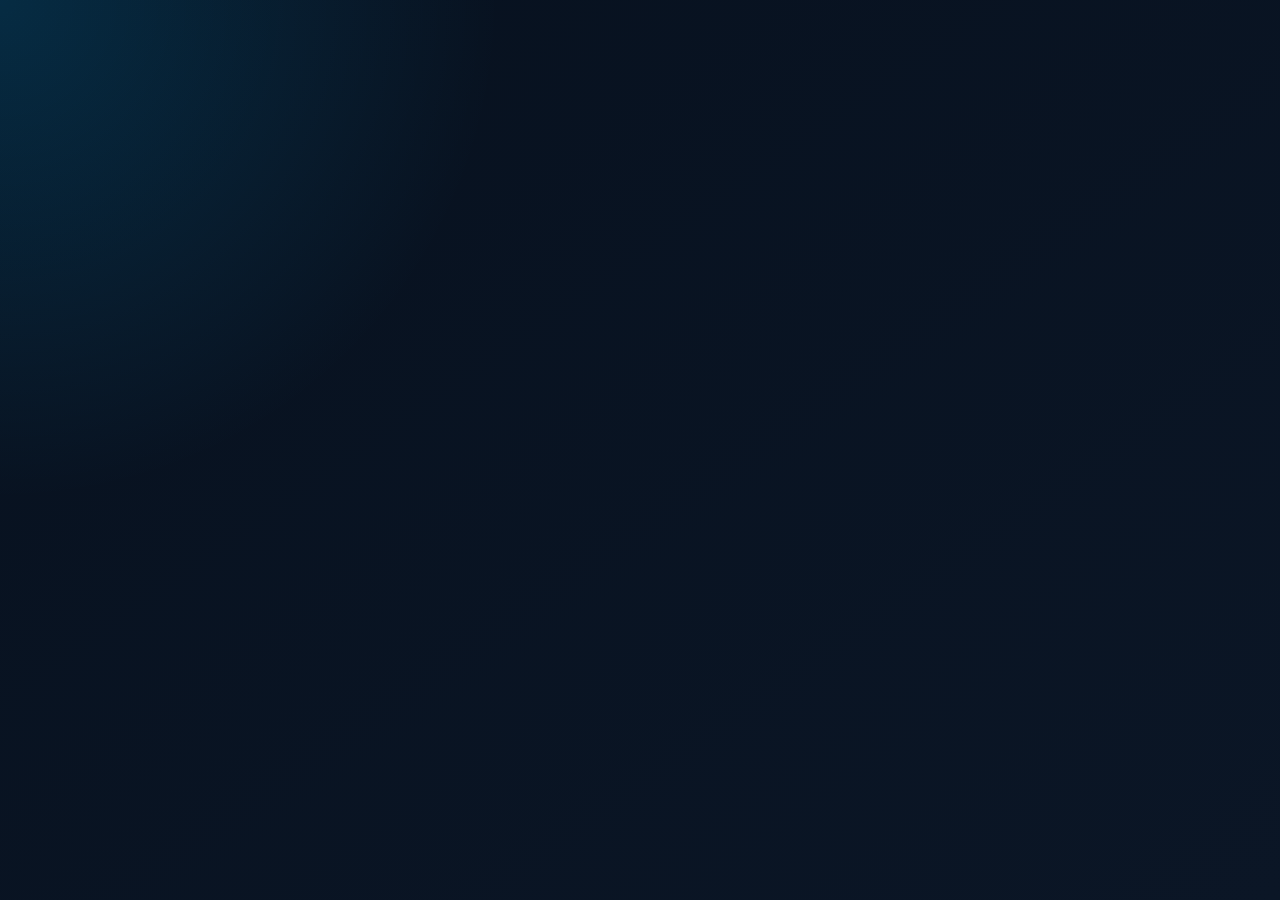
==== commit a9989f3f: "Refactor Cadastro.html for improved layout and styles Updated the title and various styles in Cadast" ====
--- a/Cadastro.html
+++ b/Cadastro.html
@@ -4,7 +4,7 @@
 <meta charset="UTF-8">
 <meta name="viewport" content="width=device-width, initial-scale=1.0">
 
-<title>Criar Conta | Hardware News Pro</title>
+<title>Cadastro | Hardware News Pro</title>
 
 <style>
 :root{
@@ -16,7 +16,6 @@
   --text:#f5f8fc;
   --muted:#a5b3c5;
   --border:#20334c;
-  --green:#25D366;
   --red:#ff6675;
 }
 
@@ -24,24 +23,34 @@
   box-sizing:border-box;
 }
 
+html,
 body{
   margin:0;
+  min-height:100%;
+}
+
+body{
   min-height:100vh;
+  display:flex;
+  flex-direction:column;
   font-family:Arial,Helvetica,sans-serif;
+  color:var(--text);
   background:
     radial-gradient(circle at top left,rgba(0,183,255,.16),transparent 32%),
     linear-gradient(145deg,var(--bg),var(--bg2));
-  color:var(--text);
 }
 
 a{
+  color:inherit;
   text-decoration:none;
-  color:inherit;
-}
+}
+
+/* HEADER */
 
 header{
+  width:100%;
+  background:rgba(7,17,31,.96);
   border-bottom:1px solid var(--border);
-  background:rgba(7,17,31,.95);
 }
 
 nav{
@@ -51,6 +60,7 @@
   display:flex;
   align-items:center;
   justify-content:space-between;
+  gap:15px;
 }
 
 .logo{
@@ -62,41 +72,59 @@
   color:var(--blue);
 }
 
+/* BUTTONS */
+
 .btn{
+  display:inline-flex;
+  align-items:center;
+  justify-content:center;
   border:none;
-  cursor:pointer;
-  padding:13px 19px;
   border-radius:10px;
+  padding:13px 18px;
   font-size:14px;
   font-weight:800;
+  cursor:pointer;
   transition:.2s;
-  background:linear-gradient(135deg,var(--blue2),var(--blue));
-  color:#04121d;
+  background:linear-gradient(
+    135deg,
+    var(--blue2),
+    var(--blue)
+  );
+  color:#03111b;
 }
 
 .btn:hover{
   transform:translateY(-2px);
 }
 
+.btn:disabled{
+  opacity:.65;
+  cursor:not-allowed;
+  transform:none;
+}
+
 .btn-outline{
   background:transparent;
+  color:white;
   border:1px solid var(--border);
-  color:white;
-}
+}
+
+/* MAIN */
 
 main{
-  min-height:calc(100vh - 72px);
+  flex:1;
   display:flex;
+  align-items:center;
   justify-content:center;
-  align-items:center;
   padding:45px 20px;
 }
 
 .card{
-  width:min(500px,100%);
+  width:100%;
+  max-width:500px;
   padding:36px;
   border-radius:25px;
-  background:rgba(16,29,48,.96);
+  background:rgba(16,29,48,.97);
   border:1px solid var(--border);
   box-shadow:0 25px 70px rgba(0,0,0,.35);
 }
@@ -104,7 +132,7 @@
 .badge{
   display:inline-block;
   padding:7px 12px;
-  border-radius:20px;
+  border-radius:30px;
   font-size:11px;
   font-weight:900;
   color:var(--blue2);
@@ -118,9 +146,12 @@
 }
 
 .description{
+  margin:0;
   color:var(--muted);
   line-height:1.6;
 }
+
+/* FORM */
 
 form{
   margin-top:25px;
@@ -150,447 +181,23 @@
 
 .submit{
   width:100%;
-  margin-top:25px;
+  margin-top:24px;
   padding:15px;
 }
+
+/* MESSAGE */
 
 .message{
   display:none;
   margin-top:18px;
   padding:13px;
   border-radius:10px;
+  font-size:14px;
   line-height:1.5;
-  font-size:14px;
 }
 
 .message.error{
   display:block;
   color:#ffabb4;
   background:rgba(255,102,117,.10);
-  border:1px solid rgba(255,102,117,.35);
-}
-
-.message.success{
-  display:block;
-  color:var(--blue2);
-  background:rgba(0,183,255,.10);
-  border:1px solid rgba(0,183,255,.35);
-}
-
-.bottom{
-  margin-top:25px;
-  text-align:center;
-}
-
-.bottom p{
-  color:var(--muted);
-}
-
-.bottom a{
-  color:var(--blue2);
-  font-weight:bold;
-}
-
-footer{
-  text-align:center;
-  padding:25px;
-  color:var(--muted);
-  font-size:13px;
-}
-
-@media(max-width:500px){
-
-  .card{
-    padding:25px;
-  }
-
-  h1{
-    font-size:28px;
-  }
-
-}
-</style>
-</head>
-
-<body>
-
-<header>
-
-<nav>
-
-<a href="index.html" class="logo">
-HARDWARE <span>NEWS PRO</span>
-</a>
-
-<a href="index.html" class="btn btn-outline">
-← Início
-</a>
-
-</nav>
-
-</header>
-
-
-<main>
-
-<div class="card">
-
-<span class="badge">
-CRIAR CONTA
-</span>
-
-<h1>
-Crie sua conta
-</h1>
-
-<p class="description">
-Cadastre-se gratuitamente para acessar o Hardware News Pro.
-</p>
-
-
-<form id="cadastroForm">
-
-<label for="nome">
-Nome
-</label>
-
-<input
-type="text"
-id="nome"
-placeholder="Digite seu nome"
-autocomplete="name"
-required
->
-
-
-<label for="email">
-E-mail
-</label>
-
-<input
-type="email"
-id="email"
-placeholder="Digite seu melhor e-mail"
-autocomplete="email"
-required
->
-
-
-<label for="senha">
-Senha
-</label>
-
-<input
-type="password"
-id="senha"
-placeholder="Crie uma senha com pelo menos 4 caracteres"
-autocomplete="new-password"
-minlength="4"
-required
->
-
-
-<label for="confirmarSenha">
-Confirmar senha
-</label>
-
-<input
-type="password"
-id="confirmarSenha"
-placeholder="Digite sua senha novamente"
-autocomplete="new-password"
-minlength="4"
-required
->
-
-
-<div id="message" class="message"></div>
-
-
-<button
-type="submit"
-class="btn submit"
-id="submitButton">
-
-👤 Criar minha conta
-
-</button>
-
-</form>
-
-
-<div class="bottom">
-
-<p>
-Já possui uma conta?
-</p>
-
-<a href="login.html">
-Entrar agora →
-</a>
-
-</div>
-
-</div>
-
-</main>
-
-
-<footer>
-© 2026 Hardware News Pro
-</footer>
-
-
-<script>
-
-const STORAGE_USERS = "hardwareNewsUsuarios";
-const STORAGE_LOGGED = "hardwareNewsUsuarioLogado";
-
-
-function mostrarMensagem(texto,tipo){
-
-  const box =
-    document.getElementById("message");
-
-  box.textContent = texto;
-  box.className = "message " + tipo;
-
-}
-
-
-function obterUsuarios(){
-
-  try{
-
-    const dados =
-      localStorage.getItem(STORAGE_USERS);
-
-    if(!dados){
-      return [];
-    }
-
-    const usuarios =
-      JSON.parse(dados);
-
-    return Array.isArray(usuarios)
-      ? usuarios
-      : [];
-
-  }catch(error){
-
-    return [];
-
-  }
-
-}
-
-
-function salvarUsuarios(usuarios){
-
-  localStorage.setItem(
-    STORAGE_USERS,
-    JSON.stringify(usuarios)
-  );
-
-}
-
-
-document
-.getElementById("cadastroForm")
-.addEventListener("submit",function(event){
-
-  event.preventDefault();
-
-
-  const nome =
-    document
-    .getElementById("nome")
-    .value
-    .trim();
-
-
-  const email =
-    document
-    .getElementById("email")
-    .value
-    .trim()
-    .toLowerCase();
-
-
-  const senha =
-    document
-    .getElementById("senha")
-    .value;
-
-
-  const confirmarSenha =
-    document
-    .getElementById("confirmarSenha")
-    .value;
-
-
-  if(nome.length < 2){
-
-    mostrarMensagem(
-      "Digite um nome válido.",
-      "error"
-    );
-
-    return;
-
-  }
-
-
-  if(!email){
-
-    mostrarMensagem(
-      "Digite um e-mail válido.",
-      "error"
-    );
-
-    return;
-
-  }
-
-
-  if(senha.length < 4){
-
-    mostrarMensagem(
-      "A senha precisa ter pelo menos 4 caracteres.",
-      "error"
-    );
-
-    return;
-
-  }
-
-
-  if(senha !== confirmarSenha){
-
-    mostrarMensagem(
-      "As senhas não são iguais.",
-      "error"
-    );
-
-    return;
-
-  }
-
-
-  const usuarios =
-    obterUsuarios();
-
-
-  const jaExiste =
-    usuarios.some(function(usuario){
-
-      return String(usuario.email || "")
-        .trim()
-        .toLowerCase() === email;
-
-    });
-
-
-  if(jaExiste){
-
-    mostrarMensagem(
-      "Já existe uma conta cadastrada com este e-mail.",
-      "error"
-    );
-
-    return;
-
-  }
-
-
-  const novoUsuario = {
-
-    id:
-      "user_" +
-      Date.now(),
-
-    nome:
-      nome,
-
-    email:
-      email,
-
-    senha:
-      senha,
-
-    premium:
-      false,
-
-    plano:
-      "Gratuito",
-
-    criadoEm:
-      new Date().toISOString()
-
-  };
-
-
-  usuarios.push(
-    novoUsuario
-  );
-
-
-  salvarUsuarios(
-    usuarios
-  );
-
-
-  /*
-  Faz login automaticamente
-  */
-
-  const usuarioLogado = {
-
-    id:
-      novoUsuario.id,
-
-    nome:
-      novoUsuario.nome,
-
-    email:
-      novoUsuario.email,
-
-    premium:
-      novoUsuario.premium,
-
-    plano:
-      novoUsuario.plano
-
-  };
-
-
-  localStorage.setItem(
-    STORAGE_LOGGED,
-    JSON.stringify(usuarioLogado)
-  );
-
-
-  mostrarMensagem(
-    "Conta criada com sucesso! Redirecionando...",
-    "success"
-  );
-
-
-  document
-  .getElementById("submitButton")
-  .disabled = true;
-
-
-  setTimeout(function(){
-
-    window.location.href =
-      "index.html";
-
-  },900);
-
-});
-
-</script>
-
-</body>
-</html>
+  border:1px solid rgba(255,102,
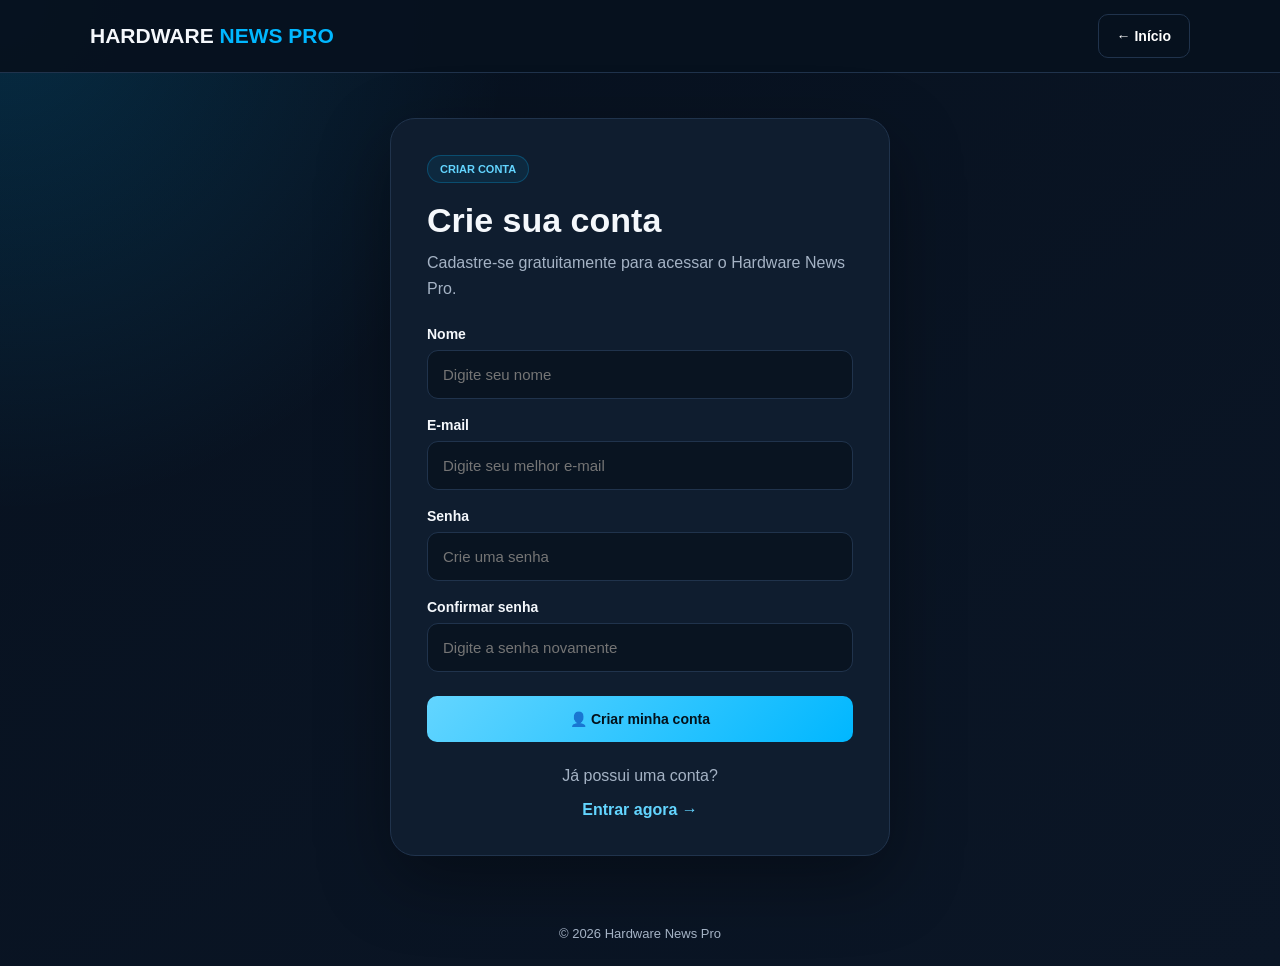
==== commit 386ad76d: "Update error and success message styles" ====
--- a/Cadastro.html
+++ b/Cadastro.html
@@ -200,4 +200,636 @@
   display:block;
   color:#ffabb4;
   background:rgba(255,102,117,.10);
-  border:1px solid rgba(255,102,
+  border:1px solid rgba(255,102,117,.35);
+}
+
+.message.success{
+  display:block;
+  color:#7ee0ff;
+  background:rgba(0,183,255,.10);
+  border:1px solid rgba(0,183,255,.35);
+}
+
+/* BOTTOM */
+
+.bottom{
+  margin-top:25px;
+  text-align:center;
+}
+
+.bottom p{
+  color:var(--muted);
+}
+
+.bottom a{
+  color:var(--blue2);
+  font-weight:bold;
+}
+
+/* FOOTER */
+
+footer{
+  padding:25px;
+  text-align:center;
+  color:var(--muted);
+  font-size:13px;
+}
+
+/* MOBILE */
+
+@media(max-width:500px){
+
+  .card{
+    padding:25px;
+  }
+
+  h1{
+    font-size:29px;
+  }
+
+  nav{
+    min-height:65px;
+  }
+
+  .logo{
+    font-size:17px;
+  }
+
+}
+</style>
+</head>
+
+<body>
+
+<header>
+
+<nav>
+
+<a
+href="index.html"
+class="logo">
+
+HARDWARE
+<span>NEWS PRO</span>
+
+</a>
+
+<a
+href="index.html"
+class="btn btn-outline">
+
+← Início
+
+</a>
+
+</nav>
+
+</header>
+
+
+<main>
+
+<section class="card">
+
+<span class="badge">
+CRIAR CONTA
+</span>
+
+<h1>
+Crie sua conta
+</h1>
+
+<p class="description">
+Cadastre-se gratuitamente para acessar o Hardware News Pro.
+</p>
+
+
+<form id="cadastroForm">
+
+<label for="nome">
+Nome
+</label>
+
+<input
+id="nome"
+type="text"
+placeholder="Digite seu nome"
+autocomplete="name"
+required
+>
+
+
+<label for="email">
+E-mail
+</label>
+
+<input
+id="email"
+type="email"
+placeholder="Digite seu melhor e-mail"
+autocomplete="email"
+required
+>
+
+
+<label for="senha">
+Senha
+</label>
+
+<input
+id="senha"
+type="password"
+placeholder="Crie uma senha"
+autocomplete="new-password"
+minlength="4"
+required
+>
+
+
+<label for="confirmarSenha">
+Confirmar senha
+</label>
+
+<input
+id="confirmarSenha"
+type="password"
+placeholder="Digite a senha novamente"
+autocomplete="new-password"
+minlength="4"
+required
+>
+
+
+<div
+id="message"
+class="message"
+aria-live="polite">
+</div>
+
+
+<button
+id="cadastroButton"
+type="submit"
+class="btn submit">
+
+👤 Criar minha conta
+
+</button>
+
+</form>
+
+
+<div class="bottom">
+
+<p>
+Já possui uma conta?
+</p>
+
+<a href="login.html">
+Entrar agora →
+</a>
+
+</div>
+
+</section>
+
+</main>
+
+
+<footer>
+
+© 2026 Hardware News Pro
+
+</footer>
+
+
+<script>
+"use strict";
+
+/* =====================================
+   CHAVES DO SISTEMA
+===================================== */
+
+const STORAGE_USERS =
+  "hardwareNewsUsuarios";
+
+const STORAGE_LOGGED =
+  "hardwareNewsUsuarioLogado";
+
+
+/* =====================================
+   ELEMENTOS
+===================================== */
+
+const cadastroForm =
+  document.getElementById("cadastroForm");
+
+const nomeInput =
+  document.getElementById("nome");
+
+const emailInput =
+  document.getElementById("email");
+
+const senhaInput =
+  document.getElementById("senha");
+
+const confirmarSenhaInput =
+  document.getElementById("confirmarSenha");
+
+const messageBox =
+  document.getElementById("message");
+
+const cadastroButton =
+  document.getElementById("cadastroButton");
+
+
+/* =====================================
+   MENSAGENS
+===================================== */
+
+function mostrarMensagem(texto,tipo){
+
+  messageBox.textContent = texto;
+
+  messageBox.className =
+    "message " + tipo;
+
+}
+
+
+/* =====================================
+   OBTER USUÁRIOS
+===================================== */
+
+function obterUsuarios(){
+
+  try{
+
+    const dados =
+      localStorage.getItem(
+        STORAGE_USERS
+      );
+
+    if(!dados){
+      return [];
+    }
+
+    const usuarios =
+      JSON.parse(dados);
+
+    if(Array.isArray(usuarios)){
+      return usuarios;
+    }
+
+    return [];
+
+  }
+  catch(erro){
+
+    console.error(
+      "Erro ao carregar usuários:",
+      erro
+    );
+
+    return [];
+
+  }
+
+}
+
+
+/* =====================================
+   SALVAR USUÁRIOS
+===================================== */
+
+function salvarUsuarios(usuarios){
+
+  try{
+
+    localStorage.setItem(
+      STORAGE_USERS,
+      JSON.stringify(usuarios)
+    );
+
+    return true;
+
+  }
+  catch(erro){
+
+    console.error(
+      "Erro ao salvar usuários:",
+      erro
+    );
+
+    return false;
+
+  }
+
+}
+
+
+/* =====================================
+   CADASTRO
+===================================== */
+
+cadastroForm.addEventListener(
+  "submit",
+  function(event){
+
+    event.preventDefault();
+
+
+    const nome =
+      nomeInput.value.trim();
+
+
+    const email =
+      emailInput.value
+      .trim()
+      .toLowerCase();
+
+
+    const senha =
+      senhaInput.value;
+
+
+    const confirmarSenha =
+      confirmarSenhaInput.value;
+
+
+    /* VALIDAR NOME */
+
+    if(nome.length < 2){
+
+      mostrarMensagem(
+        "Digite um nome válido.",
+        "error"
+      );
+
+      nomeInput.focus();
+
+      return;
+
+    }
+
+
+    /* VALIDAR EMAIL */
+
+    if(!email){
+
+      mostrarMensagem(
+        "Digite um e-mail válido.",
+        "error"
+      );
+
+      emailInput.focus();
+
+      return;
+
+    }
+
+
+    /* VALIDAR SENHA */
+
+    if(senha.length < 4){
+
+      mostrarMensagem(
+        "A senha deve possuir pelo menos 4 caracteres.",
+        "error"
+      );
+
+      senhaInput.focus();
+
+      return;
+
+    }
+
+
+    /* CONFIRMAR SENHA */
+
+    if(senha !== confirmarSenha){
+
+      mostrarMensagem(
+        "As senhas não são iguais.",
+        "error"
+      );
+
+      confirmarSenhaInput.value = "";
+      confirmarSenhaInput.focus();
+
+      return;
+
+    }
+
+
+    /* OBTER USUÁRIOS */
+
+    const usuarios =
+      obterUsuarios();
+
+
+    /* VERIFICAR EMAIL */
+
+    const usuarioExiste =
+      usuarios.some(
+        function(usuario){
+
+          return (
+            String(
+              usuario.email || ""
+            )
+            .trim()
+            .toLowerCase() === email
+          );
+
+        }
+      );
+
+
+    if(usuarioExiste){
+
+      mostrarMensagem(
+        "Este e-mail já possui uma conta cadastrada.",
+        "error"
+      );
+
+      return;
+
+    }
+
+
+    /* NOVO USUÁRIO */
+
+    const novoUsuario = {
+
+      id:
+        "user_" +
+        Date.now() +
+        "_" +
+        Math.random()
+        .toString(36)
+        .substring(2,8),
+
+      nome:
+        nome,
+
+      email:
+        email,
+
+      senha:
+        senha,
+
+      premium:
+        false,
+
+      plano:
+        "Gratuito",
+
+      criadoEm:
+        new Date().toISOString()
+
+    };
+
+
+    /* ADICIONAR */
+
+    usuarios.push(
+      novoUsuario
+    );
+
+
+    /* SALVAR */
+
+    const salvo =
+      salvarUsuarios(
+        usuarios
+      );
+
+
+    if(!salvo){
+
+      mostrarMensagem(
+        "Não foi possível salvar sua conta neste navegador.",
+        "error"
+      );
+
+      return;
+
+    }
+
+
+    /* CRIAR SESSÃO AUTOMÁTICA */
+
+    const usuarioLogado = {
+
+      id:
+        novoUsuario.id,
+
+      nome:
+        novoUsuario.nome,
+
+      email:
+        novoUsuario.email,
+
+      premium:
+        novoUsuario.premium,
+
+      plano:
+        novoUsuario.plano,
+
+      loginEm:
+        new Date().toISOString()
+
+    };
+
+
+    try{
+
+      localStorage.setItem(
+        STORAGE_LOGGED,
+        JSON.stringify(usuarioLogado)
+      );
+
+    }
+    catch(erro){
+
+      console.error(
+        "Erro ao criar sessão:",
+        erro
+      );
+
+    }
+
+
+    /* SUCESSO */
+
+    mostrarMensagem(
+      "Conta criada com sucesso! Redirecionando...",
+      "success"
+    );
+
+
+    cadastroButton.disabled = true;
+
+
+    /* REDIRECIONAR */
+
+    setTimeout(
+      function(){
+
+        window.location.href =
+          "index.html";
+
+      },
+      900
+    );
+
+  }
+);
+
+
+/* =====================================
+   VERIFICAR SE JÁ ESTÁ LOGADO
+===================================== */
+
+try{
+
+  const sessao =
+    localStorage.getItem(
+      STORAGE_LOGGED
+    );
+
+
+  if(sessao){
+
+    const usuario =
+      JSON.parse(sessao);
+
+
+    if(
+      usuario &&
+      usuario.email
+    ){
+
+      mostrarMensagem(
+        "Você já possui uma sessão ativa.",
+        "success"
+      );
+
+    }
+
+  }
+
+}
+catch(erro){
+
+  localStorage.removeItem(
+    STORAGE_LOGGED
+  );
+
+}
+
+</script>
+
+</body>
+</html>
